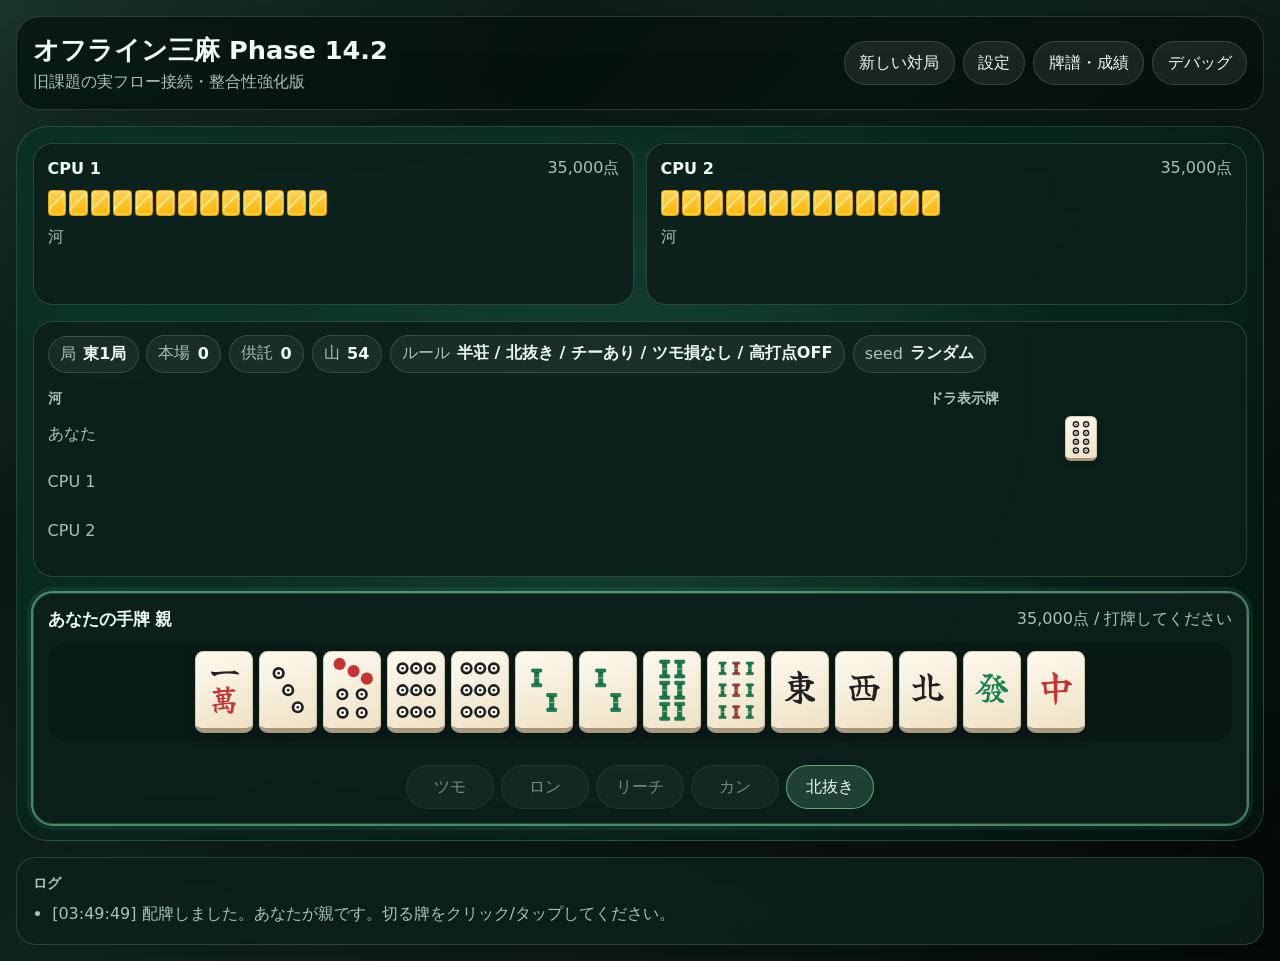
==== extracted-zips/offline-sanma-mahjong-phase1/index.html @ 3f825bf9 "Implement Phase 14.2 critical bug sweep" ====
<!doctype html>
<html lang="ja">
<head>
  <meta charset="utf-8" />
  <meta name="viewport" content="width=device-width, initial-scale=1, viewport-fit=cover" />
  <title>Offline Sanma Mahjong - Phase 14.2</title>
  <link rel="stylesheet" href="src/styles/yuji-mai-embedded.css" />
  <link rel="stylesheet" href="src/styles/main.css" />
  <link rel="stylesheet" href="src/styles/phase4.css" />
  <link rel="stylesheet" href="src/styles/phase5.css" />
  <link rel="stylesheet" href="src/styles/phase8.css" />
  <link rel="stylesheet" href="src/styles/phase13.css" />
</head>
<body>
  <div id="app" class="app-shell">
    <header class="top-bar">
      <div>
      <h1>オフライン三麻 Phase 14.2</h1>
        <p class="subtitle">旧課題の実フロー接続・整合性強化版</p>
      </div>
      <div class="top-actions">
        <button id="newGameButton" type="button">新しい対局</button>
        <button id="settingsButton" type="button">設定</button>
        <button id="recordsButton" type="button">牌譜・成績</button>
        <button id="debugButton" type="button">デバッグ</button>
      </div>
    </header>

    <main class="table-wrap">
      <section id="tableRoot" class="mahjong-table" aria-label="麻雀卓"></section>
    </main>

    <section id="messagePanel" class="message-panel" aria-live="polite"></section>
  </div>

  <dialog id="settingsDialog" class="panel-dialog">
    <form method="dialog" class="panel-card">
      <div class="panel-head">
        <h2>ルール設定</h2>
        <button value="close" type="submit" class="icon-button">×</button>
      </div>
      <div id="settingsRoot" class="settings-grid"></div>
      <section id="settingsTransferRoot" class="transfer-panel"></section>
      <div class="panel-actions">
        <button id="saveSettingsButton" value="close" type="submit">保存して新しい対局</button>
      </div>
    </form>
  </dialog>

  <dialog id="recordsDialog" class="panel-dialog">
    <form method="dialog" class="panel-card panel-card-wide">
      <div class="panel-head">
        <h2>牌譜・履歴・成績</h2>
        <button value="close" type="submit" class="icon-button">×</button>
      </div>
      <div id="recordsRoot" class="records-panel"></div>
    </form>
  </dialog>

  <dialog id="debugDialog" class="panel-dialog">
    <form method="dialog" class="panel-card panel-card-wide">
      <div class="panel-head">
        <h2>デバッグ</h2>
        <button value="close" type="submit" class="icon-button">×</button>
      </div>
      <div class="debug-layout">
        <div>
          <label class="field-label" for="seedInput">固定seed</label>
          <input id="seedInput" type="text" maxlength="128" placeholder="例: sanma-001" />
          <button id="applySeedButton" value="close" type="submit">seedで新しい対局</button>
          <button id="resetStorageButton" type="button" class="danger">全保存データをリセット</button>
        </div>
        <pre id="debugRoot" class="debug-output"></pre>
      </div>
    </form>
  </dialog>

  <script src="src/game/RuleConfig.js"></script>
  <script src="src/debug/DebugEventLog.js"></script>
  <script src="src/game/GameStateMachine.js"></script>
  <script src="src/game/RoundManager.js"></script>
  <script src="src/game/HonbaManager.js"></script>
  <script src="src/game/RankingManager.js"></script>
  <script src="src/game/EndConditionManager.js"></script>
  <script src="src/game/MatchManager.js"></script>
  <script src="src/game/Tile.js"></script>
  <script src="src/game/HandAnalysis.js"></script>
  <script src="src/game/DoraCalculator.js"></script>
  <script src="src/game/YakuAnalysis.js"></script>
  <script src="src/game/ScoreCalculator.js"></script>
  <script src="src/game/Settlement.js"></script>
  <script src="src/game/RiichiManager.js"></script>
  <script src="src/game/KanManager.js"></script>
  <script src="src/game/KitaManager.js"></script>
  <script src="src/game/FuritenManager.js"></script>
  <script src="src/game/RiichiRules.js"></script>
  <script src="src/game/KanRules.js"></script>
  <script src="src/game/EndTurnYakuResolver.js"></script>
  <script src="src/game/SanmaRuleDetails.js"></script>
  <script src="src/game/ActionResolver.js"></script>
  <script src="src/game/CpuStrategy.js"></script>
  <script src="src/game/AssistManager.js"></script>
  <script src="src/game/GameRecord.js"></script>
  <script src="src/game/CallWindow.js"></script>
  <script src="src/game/Wall.js"></script>
  <script src="src/game/Player.js"></script>
  <script src="src/game/TileLedger.js"></script>
  <script src="src/game/InvariantChecker.js"></script>
  <script src="src/game/RecoveryManager.js"></script>
  <script src="src/game/GameEngine.js"></script>
  <script src="src/storage/SaveMigration.js"></script>
  <script src="src/storage/RecordIndex.js"></script>
  <script src="src/storage/settingsStorage.js"></script>
  <script src="src/storage/gameRecordStorage.js"></script>
  <script src="src/stats/AdvancedStats.js"></script>
  <script src="src/ui/renderTiles.js"></script>
  <script src="src/ui/renderTable.js"></script>
  <script src="src/ui/settingsPanel.js"></script>
  <script src="src/ui/settingsExportImport.js"></script>
  <script src="src/ui/ReplayViewer.js"></script>
  <script src="src/ui/RecordListPanel.js"></script>
  <script src="src/ui/recordPanel.js"></script>
  <script src="src/main.js"></script>
</body>
</html>
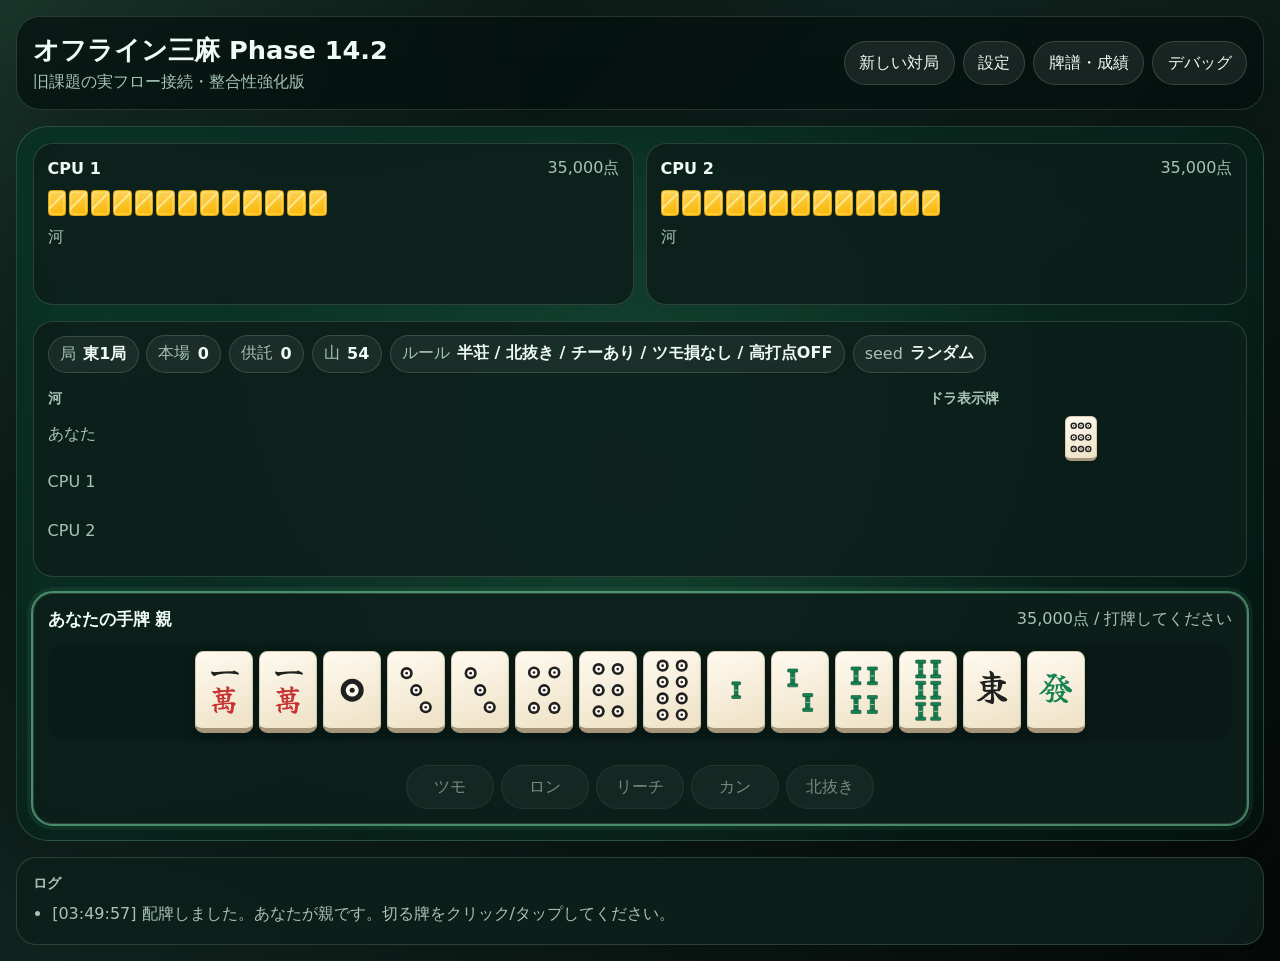
==== commit 9f2de0bc: "Fix Phase 14.2 follow-up strict blockers" ====
--- a/extracted-zips/offline-sanma-mahjong-phase1/index.html
+++ b/extracted-zips/offline-sanma-mahjong-phase1/index.html
@@ -102,6 +102,7 @@
   <script src="src/game/AssistManager.js"></script>
   <script src="src/game/GameRecord.js"></script>
   <script src="src/game/CallWindow.js"></script>
+  <script src="src/game/SeedPolicy.js"></script>
   <script src="src/game/Wall.js"></script>
   <script src="src/game/Player.js"></script>
   <script src="src/game/TileLedger.js"></script>
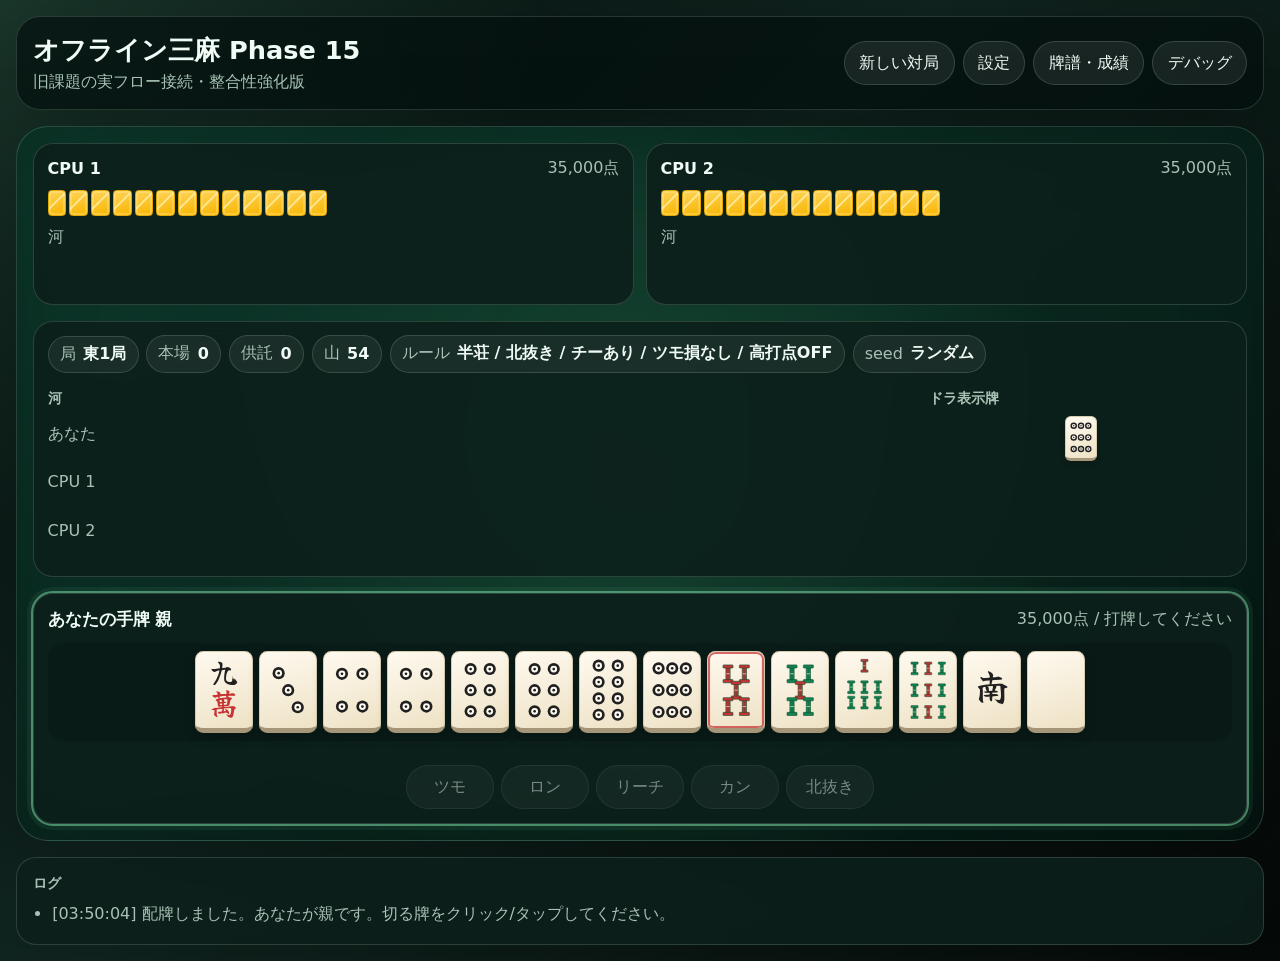
==== commit f946fc07: "Implement Phase 15 full repair verified closed" ====
--- a/extracted-zips/offline-sanma-mahjong-phase1/index.html
+++ b/extracted-zips/offline-sanma-mahjong-phase1/index.html
@@ -3,7 +3,7 @@
 <head>
   <meta charset="utf-8" />
   <meta name="viewport" content="width=device-width, initial-scale=1, viewport-fit=cover" />
-  <title>Offline Sanma Mahjong - Phase 14.2</title>
+  <title>Offline Sanma Mahjong - Phase 15</title>
   <link rel="stylesheet" href="src/styles/yuji-mai-embedded.css" />
   <link rel="stylesheet" href="src/styles/main.css" />
   <link rel="stylesheet" href="src/styles/phase4.css" />
@@ -15,7 +15,7 @@
   <div id="app" class="app-shell">
     <header class="top-bar">
       <div>
-      <h1>オフライン三麻 Phase 14.2</h1>
+      <h1>オフライン三麻 Phase 15</h1>
         <p class="subtitle">旧課題の実フロー接続・整合性強化版</p>
       </div>
       <div class="top-actions">
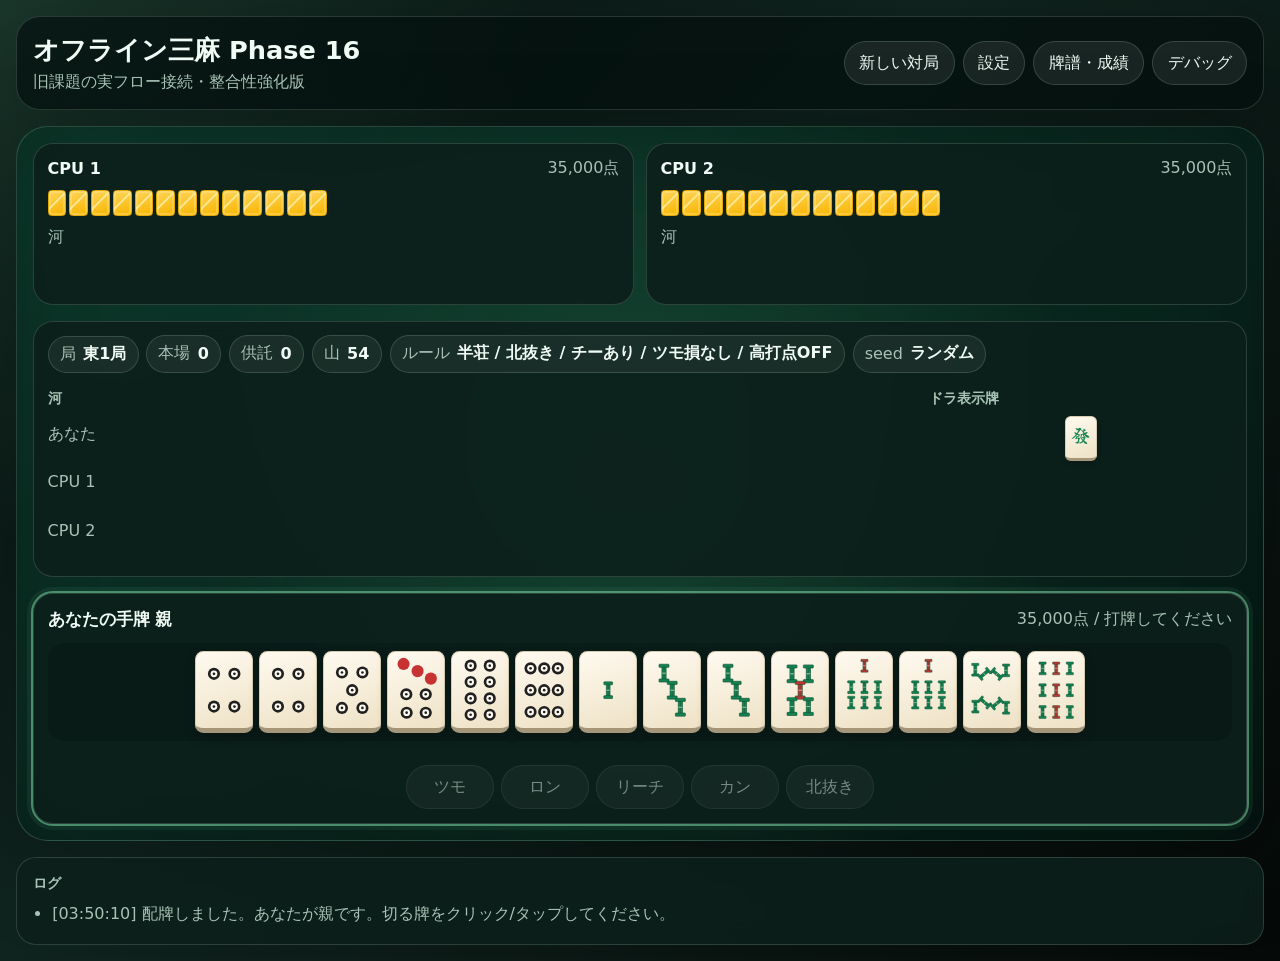
==== commit b405a549: "Implement Phase 16 GameEngine responsibility split" ====
--- a/extracted-zips/offline-sanma-mahjong-phase1/index.html
+++ b/extracted-zips/offline-sanma-mahjong-phase1/index.html
@@ -3,7 +3,7 @@
 <head>
   <meta charset="utf-8" />
   <meta name="viewport" content="width=device-width, initial-scale=1, viewport-fit=cover" />
-  <title>Offline Sanma Mahjong - Phase 15</title>
+  <title>Offline Sanma Mahjong - Phase 16</title>
   <link rel="stylesheet" href="src/styles/yuji-mai-embedded.css" />
   <link rel="stylesheet" href="src/styles/main.css" />
   <link rel="stylesheet" href="src/styles/phase4.css" />
@@ -15,7 +15,7 @@
   <div id="app" class="app-shell">
     <header class="top-bar">
       <div>
-      <h1>オフライン三麻 Phase 15</h1>
+      <h1>オフライン三麻 Phase 16</h1>
         <p class="subtitle">旧課題の実フロー接続・整合性強化版</p>
       </div>
       <div class="top-actions">
@@ -108,6 +108,14 @@
   <script src="src/game/TileLedger.js"></script>
   <script src="src/game/InvariantChecker.js"></script>
   <script src="src/game/RecoveryManager.js"></script>
+  <script src="src/game/DrawContext.js"></script>
+  <script src="src/game/RecordFlow.js"></script>
+  <script src="src/game/RoundLifecycle.js"></script>
+  <script src="src/game/TurnFlow.js"></script>
+  <script src="src/game/WinFlow.js"></script>
+  <script src="src/game/CallFlow.js"></script>
+  <script src="src/game/KanFlow.js"></script>
+  <script src="src/game/RecoveryFlow.js"></script>
   <script src="src/game/GameEngine.js"></script>
   <script src="src/storage/SaveMigration.js"></script>
   <script src="src/storage/RecordIndex.js"></script>
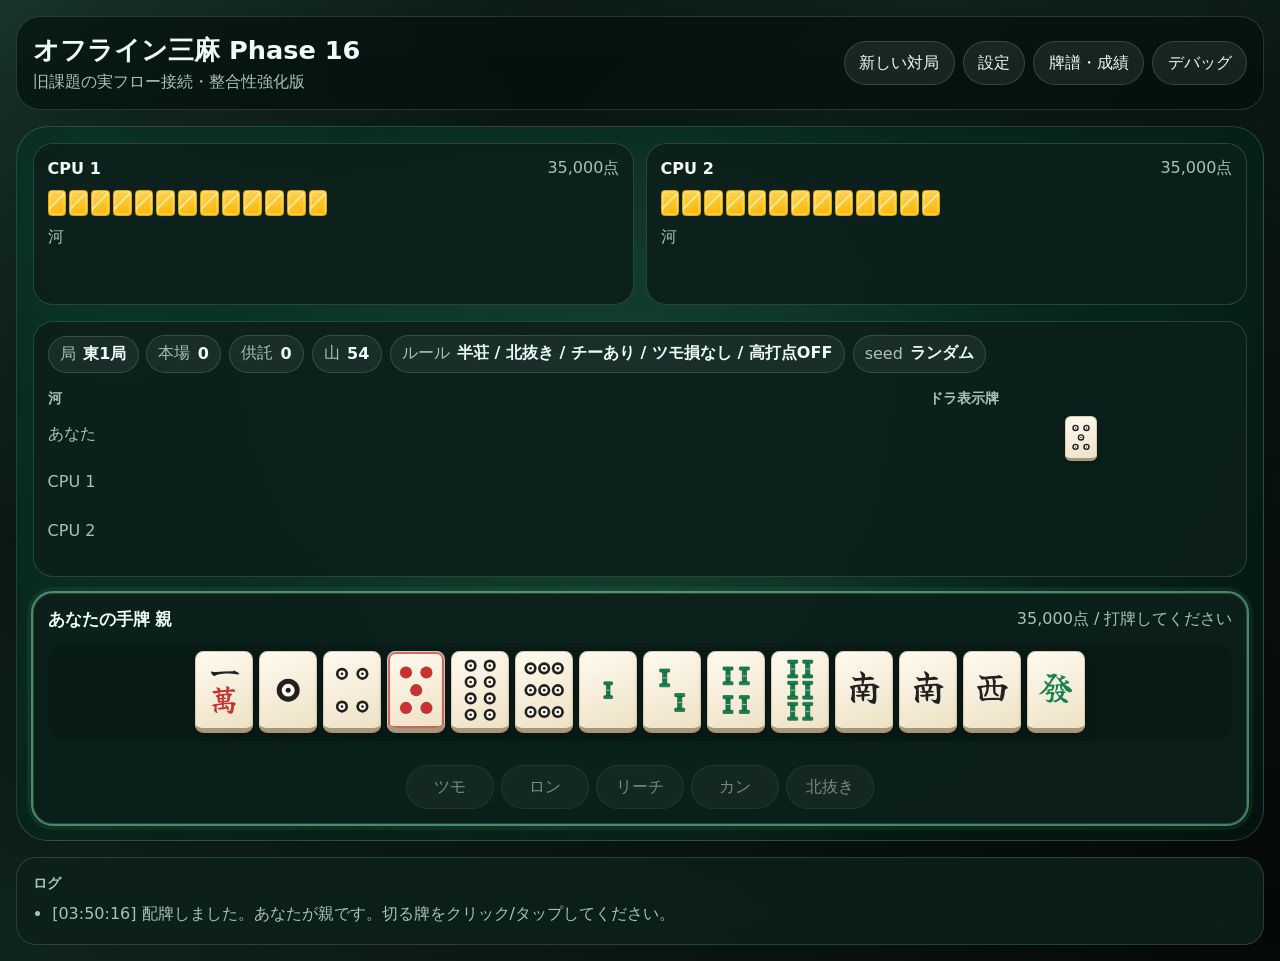
==== commit bb467f25: "Load CallResolver in canonical runtime" ====
--- a/extracted-zips/offline-sanma-mahjong-phase1/index.html
+++ b/extracted-zips/offline-sanma-mahjong-phase1/index.html
@@ -98,6 +98,7 @@
   <script src="src/game/EndTurnYakuResolver.js"></script>
   <script src="src/game/SanmaRuleDetails.js"></script>
   <script src="src/game/ActionResolver.js"></script>
+  <script src="src/game/CallResolver.js"></script>
   <script src="src/game/CpuStrategy.js"></script>
   <script src="src/game/AssistManager.js"></script>
   <script src="src/game/GameRecord.js"></script>
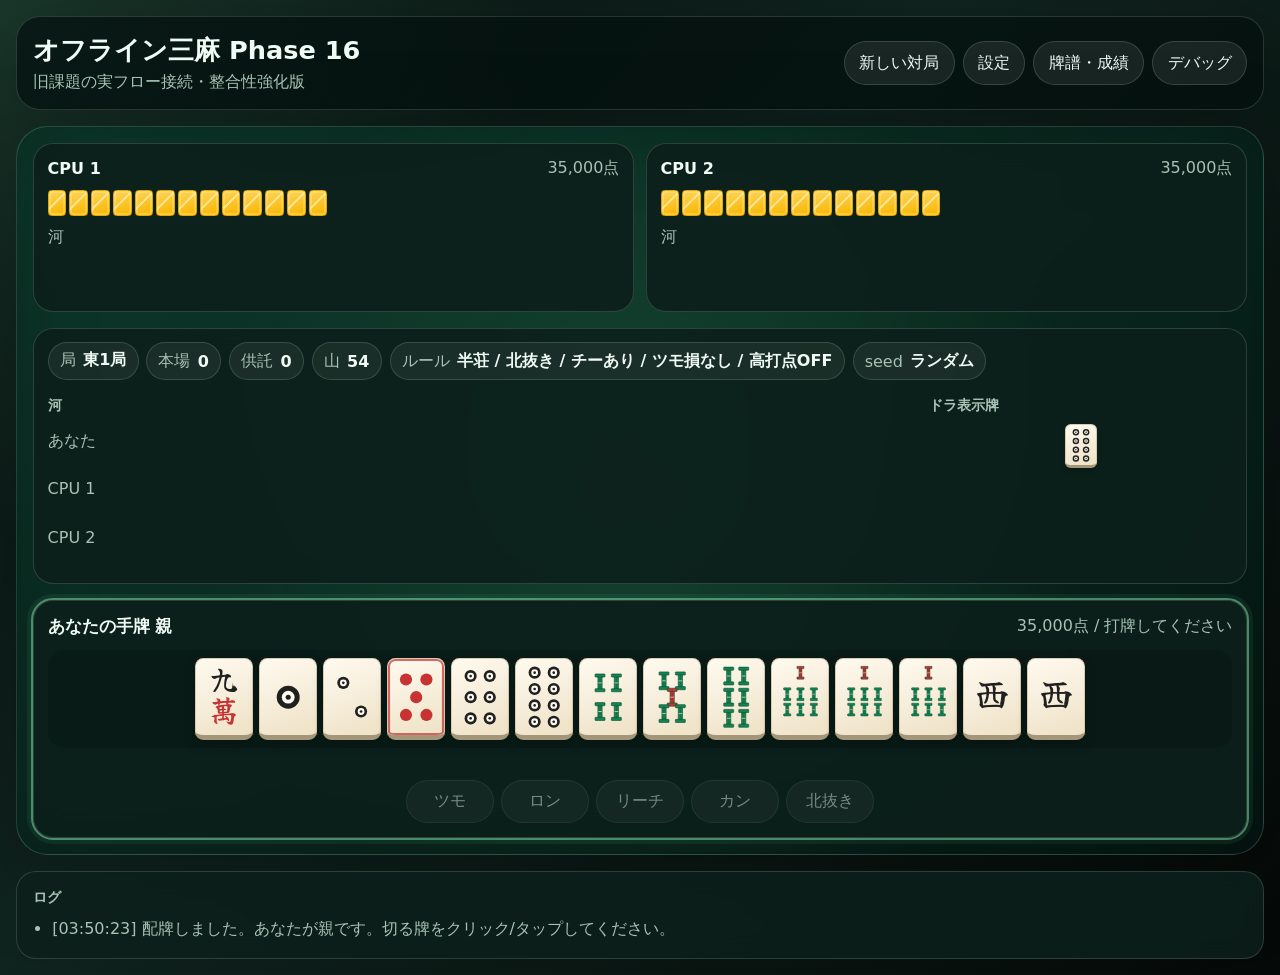
==== commit 696e4f0c: "Load CallResolver in canonical index" ====
--- a/extracted-zips/offline-sanma-mahjong-phase1/index.html
+++ b/extracted-zips/offline-sanma-mahjong-phase1/index.html
@@ -98,8 +98,8 @@
   <script src="src/game/EndTurnYakuResolver.js"></script>
   <script src="src/game/SanmaRuleDetails.js"></script>
   <script src="src/game/ActionResolver.js"></script>
+  <script src="src/game/CpuStrategy.js"></script>
   <script src="src/game/CallResolver.js"></script>
-  <script src="src/game/CpuStrategy.js"></script>
   <script src="src/game/AssistManager.js"></script>
   <script src="src/game/GameRecord.js"></script>
   <script src="src/game/CallWindow.js"></script>
--- a/extracted-zips/offline-sanma-mahjong-phase1/src/styles/main.css
+++ b/extracted-zips/offline-sanma-mahjong-phase1/src/styles/main.css
@@ -220,6 +220,38 @@
   overflow:hidden
 }
 
+.meld-area {
+  display:flex;
+  flex-wrap:wrap;
+  gap:.45rem;
+  margin-top:.45rem
+}
+
+.meld-item {
+  display:grid;
+  gap:.3rem;
+  align-content:start;
+  padding:.45rem;
+  border:1px solid var(--line);
+  border-radius:.75rem;
+  background:rgba(0,0,0,.14)
+}
+
+.meld-open {
+  border-color:rgba(120,214,162,.36);
+  background:rgba(120,214,162,.08)
+}
+
+.meld-closed {
+  background:rgba(0,0,0,.18)
+}
+
+.meld-detail {
+  color:var(--muted);
+  font-size:.75rem;
+  line-height:1.35
+}
+
 .human-area {
   display:grid;
   gap:.75rem
@@ -290,6 +322,16 @@
   min-width:5.5rem
 }
 
+.call-window-pending-cpu {
+  padding:.45rem .6rem;
+  border:1px solid rgba(120,214,162,.28);
+  border-radius:.8rem;
+  background:rgba(120,214,162,.08);
+  color:var(--muted);
+  font-size:.85rem;
+  line-height:1.45
+}
+
 .message-panel {
   margin-top:1rem;
   padding:1rem
@@ -451,5 +493,4 @@
     width:1.65rem;
     height:2.3rem
   }
-
-}
+}
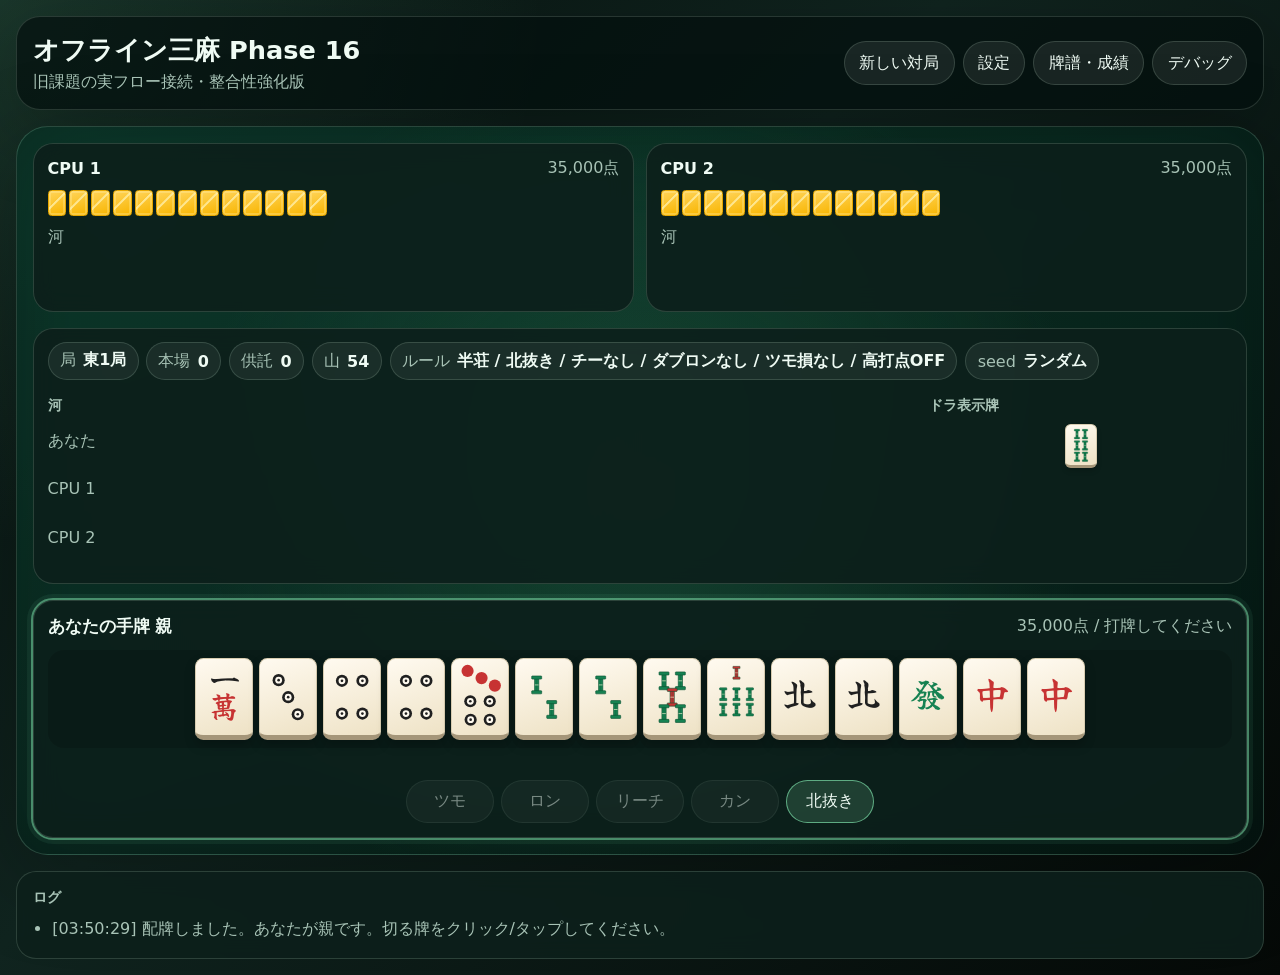
==== commit 954f1052: "Add CPU visible counts and ron hand reveal" ====
--- a/extracted-zips/offline-sanma-mahjong-phase1/index.html
+++ b/extracted-zips/offline-sanma-mahjong-phase1/index.html
@@ -98,6 +98,7 @@
   <script src="src/game/EndTurnYakuResolver.js"></script>
   <script src="src/game/SanmaRuleDetails.js"></script>
   <script src="src/game/ActionResolver.js"></script>
+  <script src="src/game/CpuVisibleTiles.js"></script>
   <script src="src/game/CpuStrategy.js"></script>
   <script src="src/game/CallResolver.js"></script>
   <script src="src/game/AssistManager.js"></script>
--- a/extracted-zips/offline-sanma-mahjong-phase1/src/styles/main.css
+++ b/extracted-zips/offline-sanma-mahjong-phase1/src/styles/main.css
@@ -445,6 +445,26 @@
   font-size:.8rem
 }
 
+.revealed-hand {
+  margin-top:.75rem;
+  padding:.65rem;
+  border:1px solid var(--line);
+  border-radius:.8rem;
+  background:rgba(255,255,255,.06)
+}
+
+.revealed-hand-title {
+  margin:0 0 .45rem;
+  font-size:.95rem
+}
+
+.revealed-hand-row,
+.revealed-winning-tile,
+.revealed-meld,
+.revealed-kita {
+  margin-top:.4rem
+}
+
 @media(max-width:820px) {
   .top-bar,.center-board,.debug-layout {
     grid-template-columns:1fr;
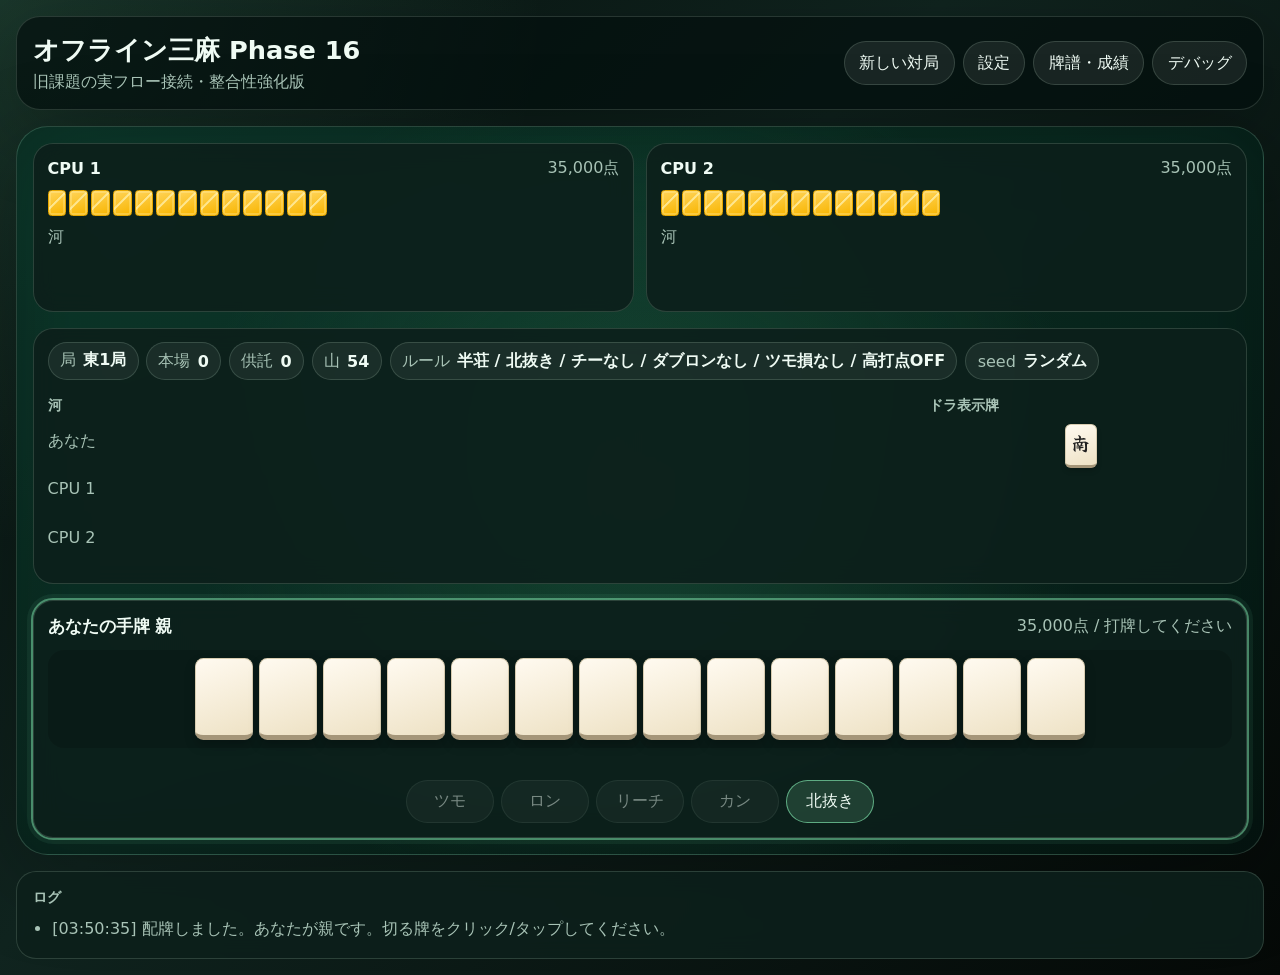
==== commit d4594fc7: "Harden CPU information hiding and call strategy" ====
--- a/extracted-zips/offline-sanma-mahjong-phase1/index.html
+++ b/extracted-zips/offline-sanma-mahjong-phase1/index.html
@@ -99,6 +99,7 @@
   <script src="src/game/SanmaRuleDetails.js"></script>
   <script src="src/game/ActionResolver.js"></script>
   <script src="src/game/CpuVisibleTiles.js"></script>
+  <script src="src/game/CpuRiskAnalysis.js"></script>
   <script src="src/game/CpuStrategy.js"></script>
   <script src="src/game/CallResolver.js"></script>
   <script src="src/game/AssistManager.js"></script>
@@ -118,6 +119,7 @@
   <script src="src/game/CallFlow.js"></script>
   <script src="src/game/KanFlow.js"></script>
   <script src="src/game/RecoveryFlow.js"></script>
+  <script src="src/game/UiStateView.js"></script>
   <script src="src/game/GameEngine.js"></script>
   <script src="src/storage/SaveMigration.js"></script>
   <script src="src/storage/RecordIndex.js"></script>
